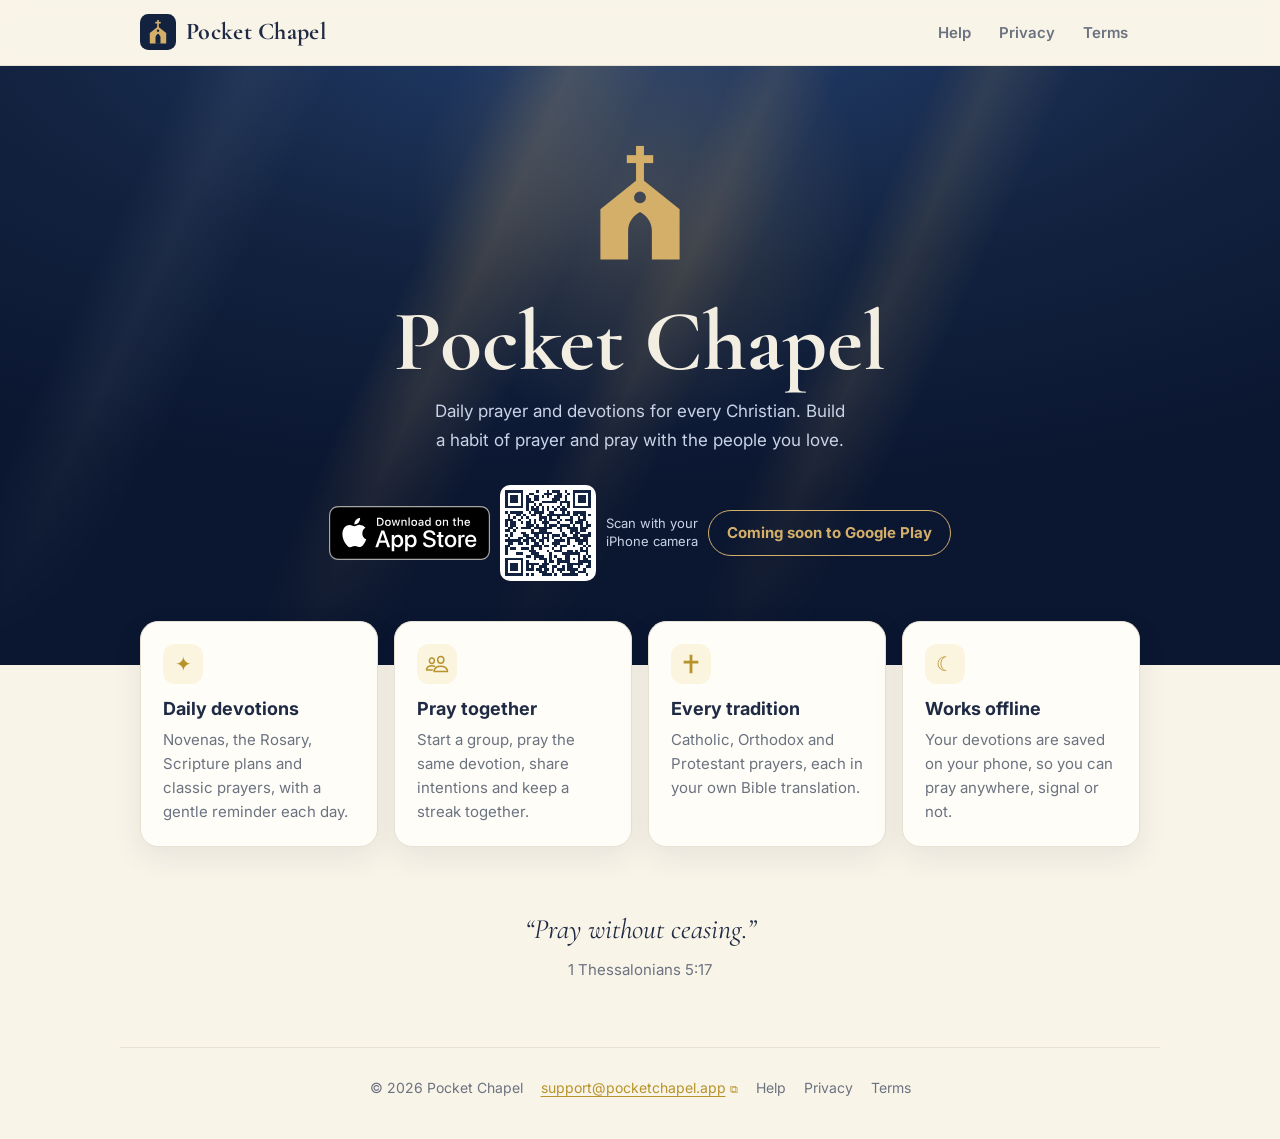
==== get/index.html @ 66181e3c "App Store badge" ====
<!doctype html>
<html lang="en">
<head>
<meta charset="utf-8">
<meta name="viewport" content="width=device-width, initial-scale=1">
<title>Pocket Chapel</title>
<meta name="description" content="Daily prayer and devotions for every Christian.">
<!-- Link previews (Nov 20): what iMessage, WhatsApp and social apps show when someone shares a pocketchapel.app link. -->
<meta property="og:type" content="website">
<meta property="og:site_name" content="Pocket Chapel">
<meta property="og:title" content="Pocket Chapel">
<meta property="og:description" content="Daily prayer and devotions for every Christian.">
<meta property="og:image" content="https://pocketchapel.app/og-image.png">
<meta property="og:image:width" content="1200">
<meta property="og:image:height" content="630">
<meta name="twitter:card" content="summary_large_image">
<meta name="twitter:image" content="https://pocketchapel.app/og-image.png">
<meta property="og:url" content="https://pocketchapel.app/get/">
<!-- The link to share (Becket, Nov 20): pocketchapel.app/get. Messages show the Pocket Chapel picture above
     instead of Apple's screenshot. iPhones go straight to the App Store; everyone else lands on the home page
     (Android: "coming soon to Google Play"; computers: the QR code). Add Google Play here once Android is out. -->
<script>
(function () {
  var ua = navigator.userAgent || '';
  var ios = /iPhone|iPad|iPod/i.test(ua) || (navigator.platform === 'MacIntel' && navigator.maxTouchPoints > 1);
  location.replace(ios ? 'https://apps.apple.com/app/pocket-chapel/id6829996127' : '/');
})();
</script>
<style>body{margin:0;background:#12223F;color:#F3EEE2;font:17px/1.6 -apple-system,Helvetica,Arial,sans-serif;display:grid;place-items:center;min-height:100vh;text-align:center}a{color:#D4AF6A}</style>
</head>
<body><p>Opening Pocket Chapel…<br><a href="https://apps.apple.com/app/pocket-chapel/id6829996127">App Store</a> · <a href="/">pocketchapel.app</a></p></body>
</html>
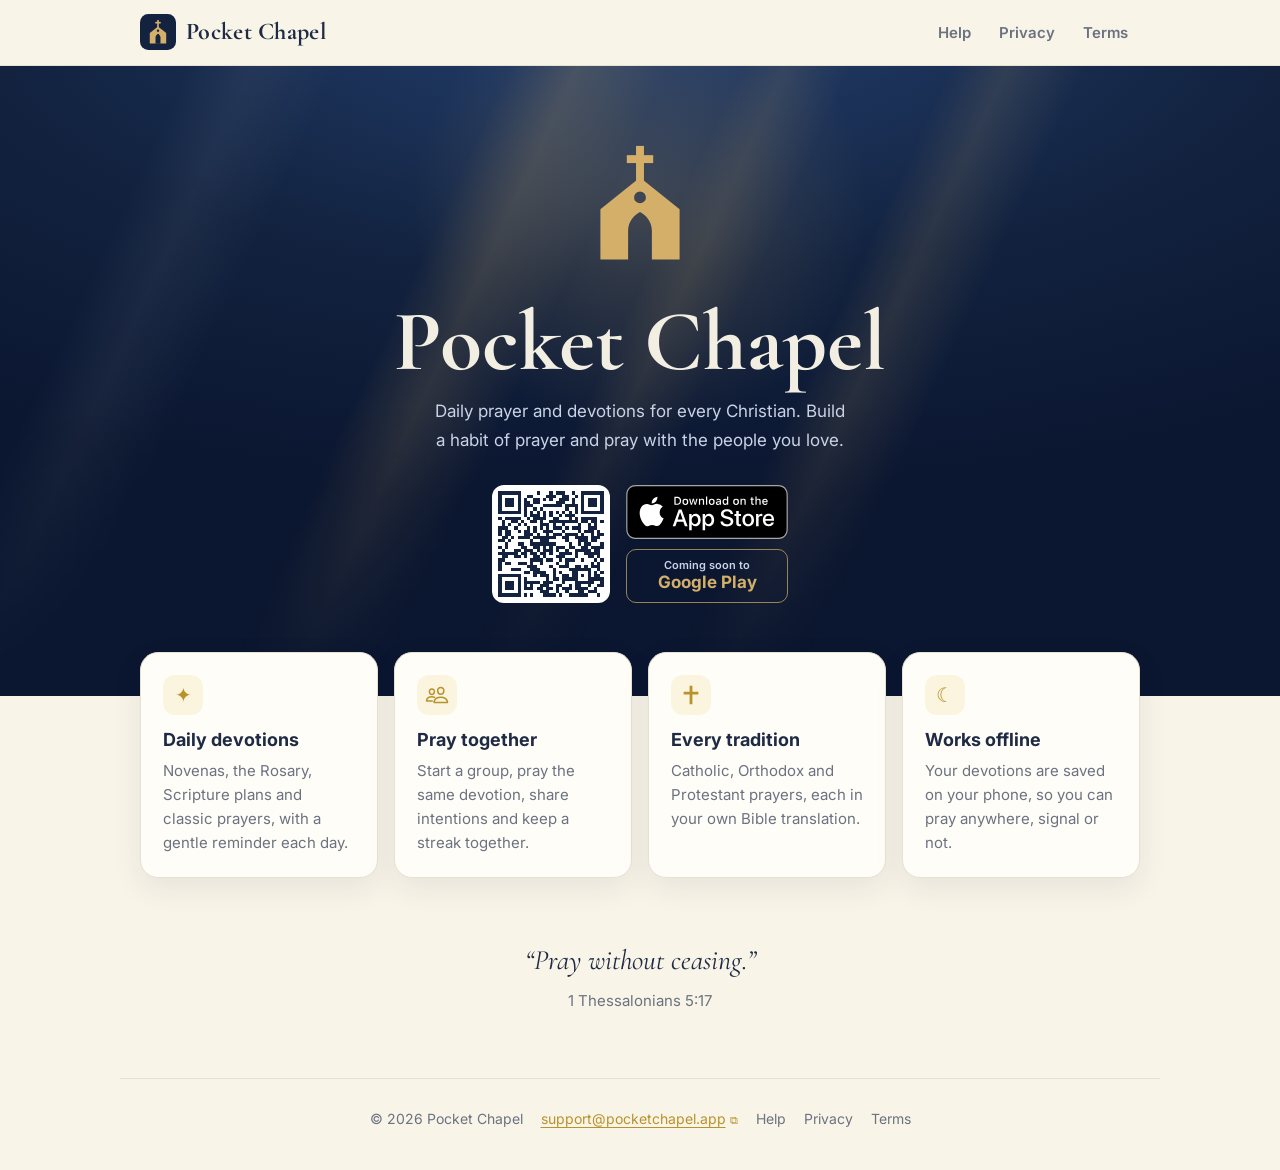
==== commit 9c1e5f97: "Add files via upload" ====
--- a/get/index.html
+++ b/get/index.html
@@ -19,14 +19,31 @@
 <!-- The link to share (Becket, Nov 20): pocketchapel.app/get. Messages show the Pocket Chapel picture above
      instead of Apple's screenshot. iPhones go straight to the App Store; everyone else lands on the home page
      (Android: "coming soon to Google Play"; computers: the QR code). Add Google Play here once Android is out. -->
+<style>
+body{margin:0;background:#12223F;color:#F3EEE2;font:17px/1.5 -apple-system,Helvetica,Arial,sans-serif;min-height:100vh;display:flex;flex-direction:column;align-items:center;justify-content:center;gap:18px;text-align:center;padding:24px;box-sizing:border-box}
+.logo{width:104px;height:104px}
+h1{font:600 40px/1.1 Georgia,"Times New Roman",serif;margin:0;letter-spacing:.3px}
+p{margin:0;color:#C9D2E6;max-width:300px}
+.badge{display:inline-block;line-height:0;border-radius:10px;margin-top:6px}
+.badge img{width:162px;height:54px;display:block}
+.home{color:#D4AF6A;font-size:15px;text-decoration:none}
+</style>
+</head>
+<body>
+<!-- Nov 21: the page now shows the logo and an App Store button first, so the dark Pocket Chapel page (not a blank
+     white one) sits behind Safari's "Open this page in App Store?" box, and anyone who taps Cancel can still get the app. -->
+<svg class="logo" viewBox="0 0 100 100" aria-hidden="true"><rect x="47" y="6" width="6" height="30" fill="#D4AF6A"/><rect x="40" y="13" width="20" height="6" fill="#D4AF6A"/><path fill-rule="evenodd" d="M20 92 V54 L50 30 L80 54 V92 H59 V70 C59 63 54 58 50 56 C46 58 41 63 41 70 V92 Z M54.5 45 A4.5 4.5 0 1 0 45.5 45 A4.5 4.5 0 1 0 54.5 45 Z" fill="#D4AF6A"/></svg>
+<h1>Pocket Chapel</h1>
+<p>Daily prayer and devotions for every Christian.</p>
+<a class="badge" href="https://apps.apple.com/app/pocket-chapel/id6829996127"><img src="/app-store-badge.svg" alt="Download on the App Store"></a>
+<a class="home" href="/">Visit pocketchapel.app</a>
 <script>
 (function () {
   var ua = navigator.userAgent || '';
   var ios = /iPhone|iPad|iPod/i.test(ua) || (navigator.platform === 'MacIntel' && navigator.maxTouchPoints > 1);
-  location.replace(ios ? 'https://apps.apple.com/app/pocket-chapel/id6829996127' : '/');
+  // iPhones: open the App Store after the page has drawn. Everyone else: the home page (Android "coming soon", computers the QR code).
+  setTimeout(function () { location.replace(ios ? 'https://apps.apple.com/app/pocket-chapel/id6829996127' : '/'); }, 400);
 })();
 </script>
-<style>body{margin:0;background:#12223F;color:#F3EEE2;font:17px/1.6 -apple-system,Helvetica,Arial,sans-serif;display:grid;place-items:center;min-height:100vh;text-align:center}a{color:#D4AF6A}</style>
-</head>
-<body><p>Opening Pocket Chapel…<br><a href="https://apps.apple.com/app/pocket-chapel/id6829996127">App Store</a> · <a href="/">pocketchapel.app</a></p></body>
+</body>
 </html>
